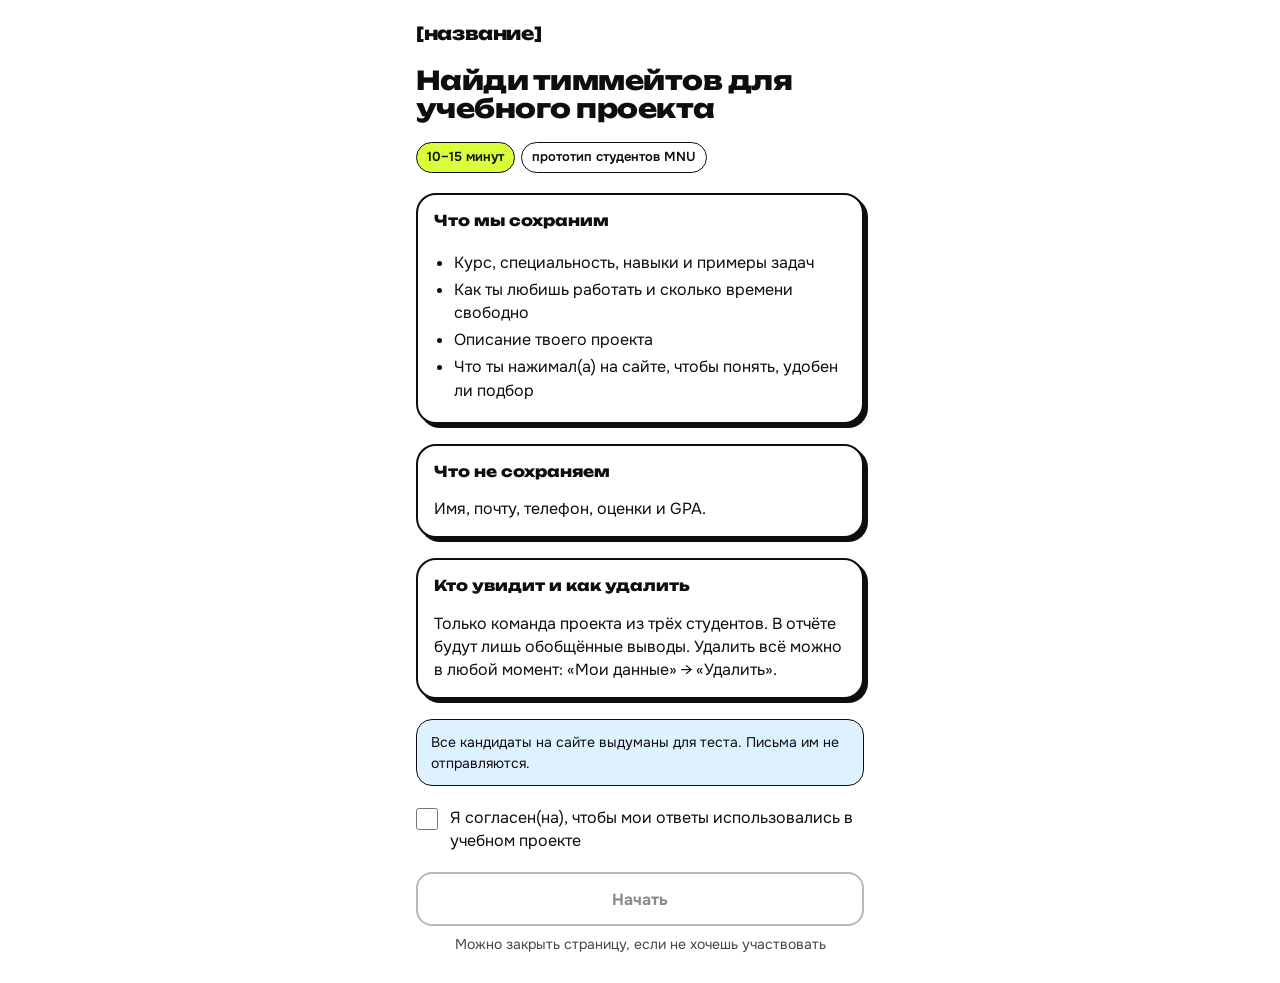
==== index.html @ c751e341 "Шаг 4: проект" ====
<!DOCTYPE html>
<html lang="ru">
<head>
  <meta charset="UTF-8">
  <meta name="viewport" content="width=device-width, initial-scale=1">
  <title>Поиск тиммейтов — прототип</title>
  <!-- Шрифты: Unbounded для заголовков, Onest для текста (оба с кириллицей) -->
  <link rel="preconnect" href="https://fonts.googleapis.com">
  <link rel="preconnect" href="https://fonts.gstatic.com" crossorigin>
  <link rel="stylesheet" href="https://fonts.googleapis.com/css2?family=Onest:wght@400;500;600;700&family=Unbounded:wght@600;800&display=swap">
  <link rel="stylesheet" href="styles.css">
</head>
<body>
<main>

  <!-- ============ Экран 1. Согласие ============ -->
  <section class="screen" id="consent" hidden>
    <span class="logo">[название]</span>
    <h1>Найди тиммейтов для учебного проекта</h1>
    <div class="tags">
      <span class="tag tag-lime">10–15 минут</span>
      <span class="tag">прототип студентов MNU</span>
    </div>

    <div class="card">
      <h2>Что мы сохраним</h2>
      <ul>
        <li>Курс, специальность, навыки и примеры задач</li>
        <li>Как ты любишь работать и сколько времени свободно</li>
        <li>Описание твоего проекта</li>
        <li>Что ты нажимал(а) на сайте, чтобы понять, удобен ли подбор</li>
      </ul>
    </div>
    <div class="card">
      <h2>Что не сохраняем</h2>
      <p>Имя, почту, телефон, оценки и GPA.</p>
    </div>
    <div class="card">
      <h2>Кто увидит и как удалить</h2>
      <p>Только команда проекта из трёх студентов. В отчёте будут лишь обобщённые выводы. Удалить всё можно в любой момент: «Мои данные» → «Удалить».</p>
    </div>
    <div class="note">Все кандидаты на сайте выдуманы для теста. Письма им не отправляются.</div>

    <label class="check">
      <input type="checkbox" id="consent-check">
      <span>Я согласен(на), чтобы мои ответы использовались в учебном проекте</span>
    </label>

    <div class="bottom">
      <button class="btn" id="consent-start" type="button" disabled>Начать</button>
      <p class="hint center">Можно закрыть страницу, если не хочешь участвовать</p>
    </div>
  </section>

  <!-- ============ Экран 2. Профиль: навыки ============ -->
  <section class="screen" id="p1" hidden>
    <div class="topbar">
      <a class="back" href="#consent" aria-label="Назад"><svg viewBox="0 0 24 24" aria-hidden="true"><path d="M15 18l-6-6 6-6"/></svg></a>
      <div class="progress"><i class="on"></i><i></i><i></i></div>
      <span class="step-count">1 / 3</span>
    </div>
    <h1>Что ты умеешь</h1>

    <div>
      <span class="label" id="year-label">Курс</span>
      <div class="segs" id="year" role="group" aria-labelledby="year-label">
        <button type="button" class="seg" data-value="1" aria-pressed="false">1</button>
        <button type="button" class="seg" data-value="2" aria-pressed="false">2</button>
        <button type="button" class="seg" data-value="3" aria-pressed="false">3</button>
        <button type="button" class="seg" data-value="4" aria-pressed="false">4</button>
      </div>
    </div>

    <div>
      <label class="label" for="major">Специальность</label>
      <input class="field" id="major" type="text" maxlength="80" placeholder="Например, Финансы" autocomplete="off">
    </div>

    <div>
      <span class="label" id="skills-label">Навыки</span>
      <p class="hint under-label">Выбери до 5</p>
      <!-- Кнопки навыков создаёт app.js из списка SKILLS в config.js -->
      <div class="chips" id="skills" role="group" aria-labelledby="skills-label"></div>
    </div>

    <div class="stack-10">
      <div>
        <span class="label tight">Примеры задач</span>
        <p class="hint">Необязательно, до 3. По примерам видно, что человек уже делал, — это говорит больше, чем список навыков.</p>
      </div>
      <!-- Карточки примеров добавляет app.js -->
      <div class="stack-10" id="examples"></div>
      <button type="button" class="add" id="add-example">+ Добавить пример</button>
    </div>

    <p class="error" id="p1-error" role="alert" hidden></p>
    <button class="btn bottom" type="button" id="p1-next">Дальше</button>
  </section>

  <!-- ============ Экран 3. Профиль: как работаю ============ -->
  <section class="screen" id="p2" hidden>
    <div class="topbar">
      <a class="back" href="#p1" aria-label="Назад"><svg viewBox="0 0 24 24" aria-hidden="true"><path d="M15 18l-6-6 6-6"/></svg></a>
      <div class="progress"><i class="on"></i><i class="on"></i><i></i></div>
      <span class="step-count">2 / 3</span>
    </div>
    <h1>Как ты работаешь в команде</h1>

    <div>
      <span class="label" id="roles-label">Какие роли тебе ближе</span>
      <div class="chips" id="roles" role="group" aria-labelledby="roles-label"></div>
    </div>

    <fieldset>
      <legend class="label">Когда обычно делаешь свою часть</legend>
      <div class="opts">
        <label class="opt"><input type="radio" name="work_rhythm" value="gradually">Понемногу, начиная заранее</label>
        <label class="opt"><input type="radio" name="work_rhythm" value="near_deadline">Ближе к дедлайну</label>
        <label class="opt"><input type="radio" name="work_rhythm" value="mixed">По-разному</label>
      </div>
    </fieldset>

    <fieldset>
      <legend class="label">Как удобнее общаться</legend>
      <div class="opts">
        <label class="opt"><input type="radio" name="comm_pref" value="messages">Сообщения</label>
        <label class="opt"><input type="radio" name="comm_pref" value="calls">Созвоны</label>
        <label class="opt"><input type="radio" name="comm_pref" value="both">И то, и другое</label>
      </div>
    </fieldset>

    <fieldset>
      <legend class="label">Показываешь черновики до дедлайна?</legend>
      <div class="opts">
        <label class="opt"><input type="radio" name="shares_drafts" value="true">Да, готов(а) обсуждать промежуточный результат</label>
        <label class="opt"><input type="radio" name="shares_drafts" value="false">Обычно показываю готовое</label>
      </div>
    </fieldset>

    <fieldset>
      <legend class="label">Твоя цель в проекте</legend>
      <div class="opts">
        <label class="opt"><input type="radio" name="goal" value="max_grade">Максимальная оценка</label>
        <label class="opt"><input type="radio" name="goal" value="solid_pass">Уверенно сдать</label>
        <label class="opt"><input type="radio" name="goal" value="learn_skill">Научиться новому</label>
      </div>
    </fieldset>

    <p class="error" id="p2-error" role="alert" hidden></p>
    <button class="btn bottom" type="button" id="p2-next">Дальше</button>
  </section>

  <!-- ============ Экран 4. Профиль: доступность ============ -->
  <section class="screen" id="p3" hidden>
    <div class="topbar">
      <a class="back" href="#p2" aria-label="Назад"><svg viewBox="0 0 24 24" aria-hidden="true"><path d="M15 18l-6-6 6-6"/></svg></a>
      <div class="progress"><i class="on"></i><i class="on"></i><i class="on"></i></div>
      <span class="step-count">3 / 3</span>
    </div>
    <h1>Сколько у тебя времени</h1>

    <div>
      <span class="label" id="hours-label">Часов в неделю на проект</span>
      <div class="stepper" role="group" aria-labelledby="hours-label">
        <button type="button" class="step" id="hours-minus" aria-label="Меньше">−</button>
        <output class="step-value" id="hours" aria-live="polite">5</output>
        <button type="button" class="step" id="hours-plus" aria-label="Больше">+</button>
      </div>
    </div>

    <div>
      <label class="label" for="until">Свободен(на) до</label>
      <input class="field" id="until" type="date">
      <p class="hint">Например, до конца семестра или до начала сессии</p>
    </div>

    <div class="note">Контакт на этом этапе не нужен: твой профиль не увидит никто, кроме команды проекта.</div>

    <p class="error" id="p3-error" role="alert" hidden></p>
    <button class="btn bottom" type="button" id="p3-save">Сохранить профиль</button>
  </section>

  <!-- ============ Экран 5. Проект ============ -->
  <section class="screen" id="project" hidden>
    <div class="topbar">
      <a class="back" href="#p3" aria-label="Назад к профилю"><svg viewBox="0 0 24 24" aria-hidden="true"><path d="M15 18l-6-6 6-6"/></svg></a>
      <span class="tag tag-lime">Профиль сохранён</span>
      <a class="link push-right" href="#data">Мои данные</a>
    </div>

    <div class="stack-6">
      <h1>Для какого проекта ищешь людей</h1>
      <p class="hint">По этому описанию мы подберём кандидатов</p>
    </div>

    <div>
      <label class="label" for="pr-title">Название</label>
      <input class="field" id="pr-title" type="text" maxlength="120" placeholder="Например, Финансовый анализ компании" autocomplete="off">
    </div>

    <div>
      <label class="label" for="pr-course">Курс (предмет)</label>
      <input class="field" id="pr-course" type="text" maxlength="120" placeholder="Например, Корпоративные финансы" autocomplete="off">
    </div>

    <div>
      <label class="label" for="pr-desc">Что нужно сделать</label>
      <textarea class="field" id="pr-desc" rows="3" maxlength="1000" placeholder="Коротко: задача и что нужно сдать в конце"></textarea>
    </div>

    <div>
      <span class="label" id="pr-skills-label">Каких навыков не хватает</span>
      <!-- Кнопки создаёт app.js из списка SKILLS в config.js -->
      <div class="chips" id="pr-skills" role="group" aria-labelledby="pr-skills-label"></div>
      <button type="button" class="more" id="pr-skills-more">Показать все навыки</button>
    </div>

    <div>
      <span class="label" id="pr-roles-label">Какие роли нужны</span>
      <div class="chips" id="pr-roles" role="group" aria-labelledby="pr-roles-label"></div>
    </div>

    <div class="grid-2">
      <div>
        <label class="label" for="pr-deadline">Дедлайн</label>
        <input class="field" id="pr-deadline" type="date">
      </div>
      <div>
        <label class="label" for="pr-hours">Часов в неделю</label>
        <input class="field" id="pr-hours" type="number" inputmode="numeric" min="1" max="40" value="5">
      </div>
    </div>

    <div>
      <label class="label" for="pr-size">Сколько человек в команде</label>
      <input class="field" id="pr-size" type="number" inputmode="numeric" min="2" max="15" value="4">
    </div>

    <p class="hint" id="pr-from-profile"></p>

    <p class="error" id="pr-error" role="alert" hidden></p>
    <button class="btn bottom" type="button" id="pr-save">Найти тиммейтов</button>
  </section>

  <!-- ============ Временный экран: проект сохранён ============ -->
  <!-- На шаге 5 здесь появятся рекомендации кандидатов -->
  <section class="screen" id="ready" hidden>
    <div class="topbar spread">
      <span class="logo">[название]</span>
      <a class="link" href="#data">Мои данные</a>
    </div>
    <span class="tag tag-lime self-start">Проект сохранён</span>
    <h1 id="ready-title">Готово!</h1>
    <p>Подбор кандидатов появится на следующем шаге разработки.</p>
    <button class="btn-outline" type="button" id="edit-project">Изменить проект</button>
  </section>

  <!-- ============ Мои данные ============ -->
  <section class="screen" id="data" hidden>
    <div class="topbar">
      <a class="back" href="#project" id="data-back" aria-label="Назад"><svg viewBox="0 0 24 24" aria-hidden="true"><path d="M15 18l-6-6 6-6"/></svg></a>
    </div>
    <h1>Мои данные</h1>
    <div class="card">
      <h2>Что сохранено с этого устройства</h2>
      <ul id="data-list"></ul>
      <p class="hint">Имени, почты и телефона у нас нет. Тебя узнаёт только случайный номер этого устройства.</p>
    </div>
    <div class="card card-pink">
      <h2>Удалить всё</h2>
      <p>Сотрём профиль, проект и все действия с этого устройства. Отменить нельзя.</p>
      <button class="btn-danger" type="button" id="delete-data">Удалить мои данные</button>
    </div>
    <p class="error" id="data-error" role="alert" hidden></p>
    <p class="hint">Вопросы о данных: напиши команде проекта — [КОНТАКТ КОМАНДЫ]</p>
  </section>

</main>

<!-- Всплывающее сообщение внизу экрана -->
<div class="toast" id="toast" role="status" aria-live="polite" hidden></div>

<!-- Порядок важен: сначала настройки, потом код, который их использует -->
<script src="config.js"></script>
<script src="src/state.js"></script>
<script src="src/db.js"></script>
<script src="src/app.js"></script>
</body>
</html>
---- styles.css ----
/* =====================================================================
   Стиль A: белый фон, чёрные рамки с «жёсткой» тенью, лаймовый акцент.
   Цвета заданы один раз здесь — чтобы поменять, правь только эти строки.
   ===================================================================== */
:root {
  --ink: #0E0E10;      /* основной текст и рамки */
  --muted: #45454D;    /* подсказки */
  --bg: #FFFFFF;       /* фон */
  --lime: #D7FF3A;     /* акцент */
  --sky: #DDF1FF;      /* информационные плашки */
  --pink: #FFE1EF;     /* «неизвестно» и опасные действия */
  --red: #FF5A5A;      /* кнопка удаления */
}

* { box-sizing: border-box; }

body {
  margin: 0;
  background: var(--bg);
  color: var(--ink);
  font-family: 'Onest', system-ui, -apple-system, 'Segoe UI', sans-serif;
  font-size: 16px;
  line-height: 1.45;
}

/* Одна колонка: на телефоне во всю ширину, на компьютере по центру */
main { max-width: 480px; margin: 0 auto; }

.screen {
  min-height: 100vh;
  padding: 12px 16px 28px;
  display: flex;
  flex-direction: column;
  gap: 20px;
}
.screen[hidden] { display: none; }

h1 {
  font-family: 'Unbounded', sans-serif;
  font-weight: 800;
  font-size: 26px;
  line-height: 1.08;
  letter-spacing: -0.02em;
  margin: 0;
}
h2 {
  font-family: 'Unbounded', sans-serif;
  font-weight: 800;
  font-size: 15px;
  line-height: 1.3;
  margin: 0 0 8px;
}
p { margin: 0; }
ul { margin: 0; padding-left: 20px; }
li { margin: 4px 0; }
a { color: var(--ink); }

.logo {
  font-family: 'Unbounded', sans-serif;
  font-weight: 800;
  font-size: 18px;
  letter-spacing: -0.02em;
  padding-top: 8px;
}

/* ---------- Карточки и плашки ---------- */
.card {
  background: #fff;
  border: 2px solid var(--ink);
  border-radius: 20px;
  padding: 16px;
  box-shadow: 4px 4px 0 var(--ink);
  display: flex;
  flex-direction: column;
  gap: 8px;
}
.card-pink { background: var(--pink); }
.note {
  background: var(--sky);
  border: 1.5px solid var(--ink);
  border-radius: 16px;
  padding: 12px 14px;
  font-size: 14px;
}

.tags { display: flex; gap: 6px; flex-wrap: wrap; }
.tag {
  font-size: 13px;
  font-weight: 600;
  padding: 5px 10px;
  border-radius: 999px;
  border: 1.5px solid var(--ink);
  background: #fff;
}
.tag-lime { background: var(--lime); }
.self-start { align-self: flex-start; }

/* ---------- Текст ---------- */
.label { display: block; font-weight: 700; font-size: 15px; margin: 0 0 8px; padding: 0; }
.label.tight { margin-bottom: 2px; }
.hint { color: var(--muted); font-size: 14px; }
.hint.block { display: block; }
.under-label { margin: -4px 0 10px; }
.center { text-align: center; }
.error {
  background: var(--pink);
  border: 1.5px solid var(--ink);
  border-radius: 12px;
  padding: 10px 12px;
  font-size: 14px;
  font-weight: 600;
}
.error[hidden] { display: none; }
.link { display: inline-flex; align-items: center; min-height: 44px; font-weight: 600; font-size: 15px; }

/* ---------- Верхняя панель ---------- */
.topbar { display: flex; align-items: center; gap: 10px; min-height: 44px; }
.topbar.spread { justify-content: space-between; }
.back {
  display: inline-flex; align-items: center; justify-content: center;
  width: 44px; height: 44px; flex-shrink: 0;
  border: 2px solid var(--ink); border-radius: 14px;
}
.back svg { width: 22px; height: 22px; fill: none; stroke: currentColor; stroke-width: 2.4; stroke-linecap: round; stroke-linejoin: round; }
.progress { flex: 1; display: grid; grid-template-columns: repeat(3, minmax(0, 1fr)); gap: 6px; }
.progress i { display: block; height: 10px; border-radius: 5px; border: 1.5px solid var(--ink); }
.progress i.on { background: var(--lime); }
.step-count { min-width: 44px; text-align: right; font-weight: 700; font-size: 14px; }

/* ---------- Поля ввода ---------- */
/* font-size 16px не даёт iPhone приближать страницу при вводе */
.field {
  width: 100%;
  min-height: 50px;
  border: 2px solid var(--ink);
  border-radius: 14px;
  padding: 12px 14px;
  font: inherit;
  font-size: 16px;
  background: #fff;
  color: var(--ink);
}
textarea.field { resize: vertical; }
.field:focus-visible, .chip:focus-visible, .seg:focus-visible, .btn:focus-visible,
.opt:focus-within, .step:focus-visible, .back:focus-visible, .add:focus-visible {
  outline: 3px solid #2D6BFF;
  outline-offset: 2px;
}

/* Чипы (навыки, роли) */
.chips { display: flex; flex-wrap: wrap; gap: 8px; }
.chip {
  display: inline-flex; align-items: center;
  min-height: 44px; padding: 0 14px;
  border-radius: 999px; border: 2px solid var(--ink);
  background: #fff; color: var(--ink);
  font: inherit; font-size: 15px; font-weight: 500;
  cursor: pointer;
}
.chip[aria-pressed="true"] { background: var(--ink); color: var(--lime); }

/* Курс 1–4 */
.segs { display: flex; gap: 8px; }
.seg {
  flex: 1; min-height: 48px;
  border: 2px solid var(--ink); border-radius: 14px;
  background: #fff; color: var(--ink);
  font-family: 'Unbounded', sans-serif; font-weight: 600; font-size: 16px;
  cursor: pointer;
}
.seg[aria-pressed="true"] { background: var(--lime); box-shadow: 3px 3px 0 var(--ink); }

/* Варианты ответа (радиокнопки) */
fieldset { border: 0; margin: 0; padding: 0; min-width: 0; }
.opts { display: flex; flex-direction: column; gap: 8px; }
.opt {
  display: flex; align-items: center; gap: 12px;
  min-height: 52px; padding: 8px 14px;
  border: 2px solid var(--ink); border-radius: 14px;
  background: #fff; cursor: pointer;
}
.opt input { width: 20px; height: 20px; margin: 0; accent-color: var(--ink); flex-shrink: 0; }
.opt:has(input:checked) { background: var(--lime); box-shadow: 3px 3px 0 var(--ink); font-weight: 600; }

/* Галочка согласия */
.check { display: flex; gap: 12px; align-items: flex-start; min-height: 44px; cursor: pointer; }
.check input { width: 22px; height: 22px; margin: 2px 0 0; accent-color: var(--ink); flex-shrink: 0; }

/* Переключатель «Ищу команду» */
.switch-row { flex-direction: row; align-items: center; justify-content: space-between; gap: 12px; cursor: pointer; }
.switch-row input { width: 24px; height: 24px; margin: 0; accent-color: var(--ink); flex-shrink: 0; }

/* Часы: − 5 + */
.stepper { display: flex; align-items: center; gap: 12px; }
.step {
  width: 52px; height: 52px;
  border: 2px solid var(--ink); border-radius: 14px;
  background: #fff; color: var(--ink);
  font: inherit; font-size: 24px; font-weight: 700; cursor: pointer;
}
.step-value {
  min-width: 80px; min-height: 52px;
  display: flex; align-items: center; justify-content: center;
  border: 2px solid var(--ink); border-radius: 14px; background: var(--lime);
  font-family: 'Unbounded', sans-serif; font-weight: 800; font-size: 24px;
}

/* Пример задачи */
.example-head { display: flex; justify-content: space-between; align-items: center; }
.example-head b { font-size: 14px; }
.remove {
  min-height: 44px; padding: 0 4px;
  background: none; border: 0; color: var(--ink);
  font: inherit; font-size: 14px; font-weight: 600; text-decoration: underline; cursor: pointer;
}
.add {
  display: flex; align-items: center; justify-content: center;
  min-height: 50px; border: 2px dashed var(--ink); border-radius: 14px;
  background: transparent; color: var(--ink);
  font: inherit; font-weight: 700; cursor: pointer;
}
.add[hidden] { display: none; }
.stack-10 { display: flex; flex-direction: column; gap: 10px; }
.stack-6 { display: flex; flex-direction: column; gap: 6px; }
.grid-2 { display: grid; grid-template-columns: repeat(2, minmax(0, 1fr)); gap: 12px; }
.push-right { margin-left: auto; }

/* Ссылка-кнопка «Показать все навыки» */
.more {
  min-height: 44px; margin-top: 6px; padding: 0;
  background: none; border: 0; color: var(--ink);
  font: inherit; font-size: 15px; font-weight: 700;
  text-decoration: underline; text-underline-offset: 3px; cursor: pointer;
}
.more[hidden], .chip[hidden] { display: none; }

/* ---------- Кнопки ---------- */
.bottom { margin-top: auto; display: flex; flex-direction: column; gap: 8px; }
.btn, .btn-outline, .btn-danger {
  display: flex; align-items: center; justify-content: center;
  width: 100%; min-height: 54px;
  border-radius: 16px;
  font: inherit; font-weight: 700; font-size: 16px;
  cursor: pointer; text-decoration: none;
}
.btn { background: var(--ink); color: var(--lime); border: 2px solid var(--ink); }
.btn:disabled { background: #fff; color: #8A8A92; border-color: #B8B8BE; cursor: not-allowed; }
.btn-outline { background: #fff; color: var(--ink); border: 2px solid var(--ink); }
.btn-danger { background: var(--red); color: var(--ink); border: 2px solid var(--ink); box-shadow: 3px 3px 0 var(--ink); margin-top: 6px; }
button[aria-busy="true"] { opacity: 0.6; cursor: progress; }

/* Всплывающее сообщение */
.toast {
  position: fixed; left: 50%; bottom: 20px; transform: translateX(-50%);
  max-width: calc(100% - 32px);
  background: var(--ink); color: var(--lime);
  padding: 12px 16px; border-radius: 14px;
  font-weight: 600; font-size: 15px;
  box-shadow: 4px 4px 0 var(--lime);
}
.toast[hidden] { display: none; }
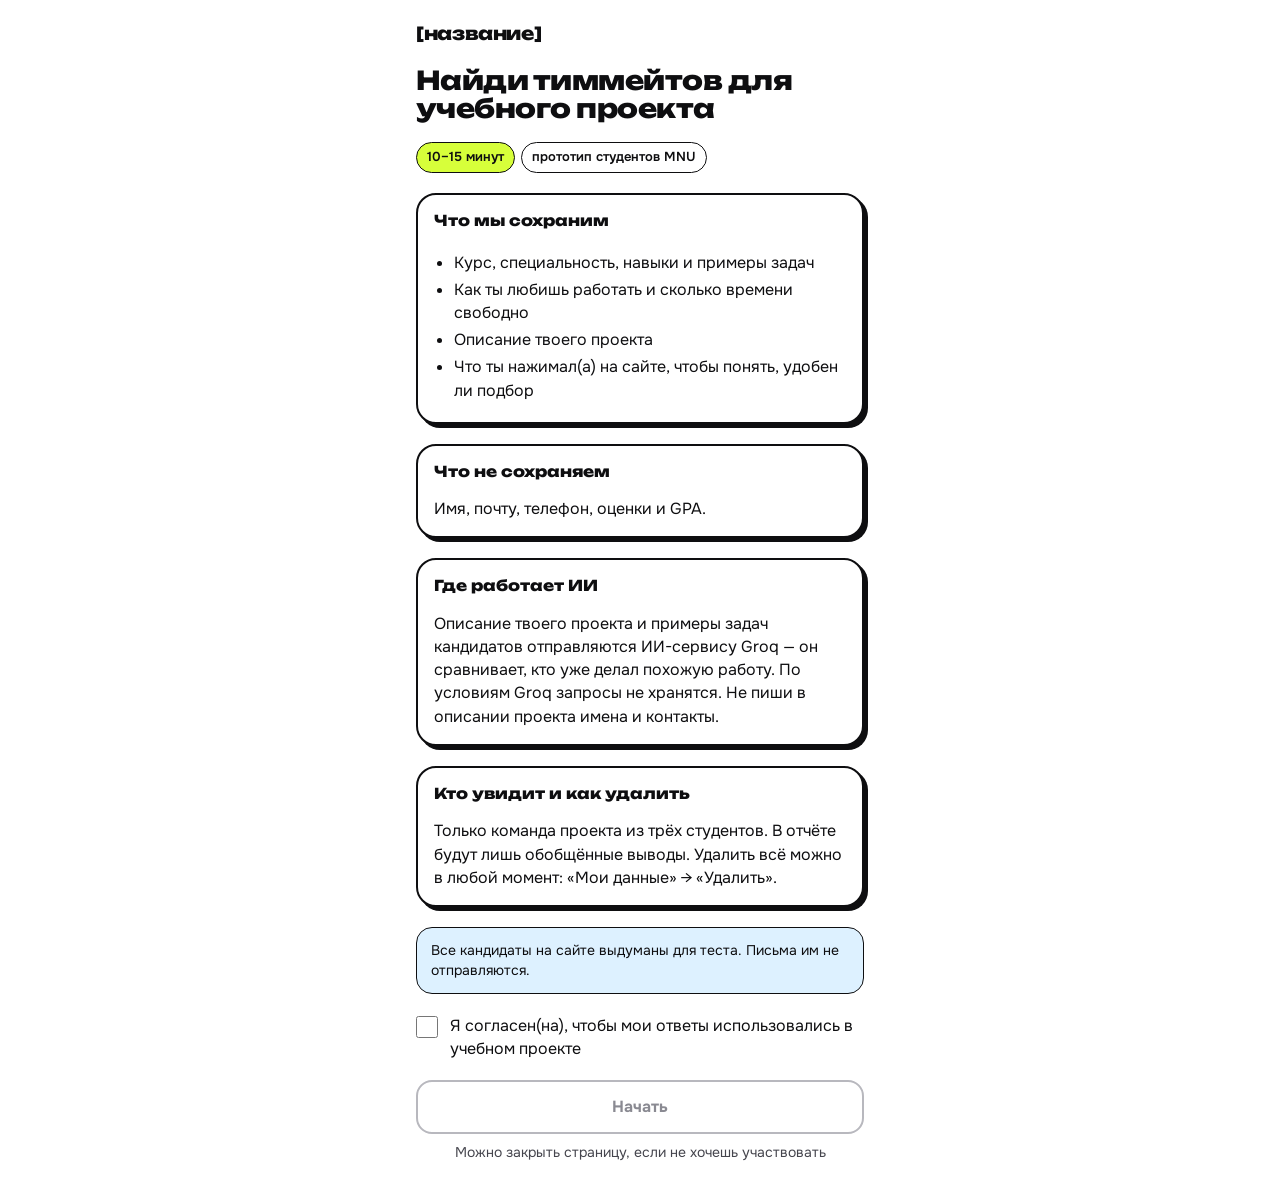
==== commit 3ac8da15: "Add files via upload" ====
--- a/index.html
+++ b/index.html
@@ -36,6 +36,10 @@
       <p>Имя, почту, телефон, оценки и GPA.</p>
     </div>
     <div class="card">
+      <h2>Где работает ИИ</h2>
+      <p>Описание твоего проекта и примеры задач кандидатов отправляются ИИ-сервису Groq — он сравнивает, кто уже делал похожую работу. По условиям Groq запросы не хранятся. Не пиши в описании проекта имена и контакты.</p>
+    </div>
+    <div class="card">
       <h2>Кто увидит и как удалить</h2>
       <p>Только команда проекта из трёх студентов. В отчёте будут лишь обобщённые выводы. Удалить всё можно в любой момент: «Мои данные» → «Удалить».</p>
     </div>
@@ -205,7 +209,8 @@
 
     <div>
       <label class="label" for="pr-desc">Что нужно сделать</label>
-      <textarea class="field" id="pr-desc" rows="3" maxlength="1000" placeholder="Коротко: задача и что нужно сдать в конце"></textarea>
+      <p class="hint under-label">По этому описанию ИИ сравнит опыт кандидатов — 1–2 предложения</p>
+      <textarea class="field" id="pr-desc" rows="3" maxlength="1000" placeholder="Например: проанализировать отчётность компании и сделать презентацию с выводами"></textarea>
     </div>
 
     <div>
@@ -242,17 +247,148 @@
     <button class="btn bottom" type="button" id="pr-save">Найти тиммейтов</button>
   </section>
 
-  <!-- ============ Временный экран: проект сохранён ============ -->
-  <!-- На шаге 5 здесь появятся рекомендации кандидатов -->
-  <section class="screen" id="ready" hidden>
+  <!-- ============ Экран 6. Рекомендации ============ -->
+  <section class="screen" id="recs" hidden>
     <div class="topbar spread">
       <span class="logo">[название]</span>
       <a class="link" href="#data">Мои данные</a>
     </div>
-    <span class="tag tag-lime self-start">Проект сохранён</span>
-    <h1 id="ready-title">Готово!</h1>
-    <p>Подбор кандидатов появится на следующем шаге разработки.</p>
-    <button class="btn-outline" type="button" id="edit-project">Изменить проект</button>
+
+    <div class="stack-10">
+      <h1>Твои люди<br>для проекта</h1>
+      <div class="tags">
+        <span class="tag" id="recs-project"></span>
+        <span class="tag" id="recs-count"></span>
+        <span class="tag tag-sky">все — демо</span>
+      </div>
+      <a class="link-small" href="#project">Изменить проект</a>
+    </div>
+
+    <!-- Раскрывающееся объяснение, как считается подбор -->
+    <details class="how" id="how">
+      <summary>Как считается подбор</summary>
+      <p>Мы сравниваем профиль кандидата с твоим проектом. Всего 100 баллов:</p>
+      <ul>
+        <li><b>Навыки — 30.</b> Какая доля нужных навыков у него есть</li>
+        <li><b>Опыт (ИИ) — 20.</b> ИИ читает примеры задач кандидата и сравнивает с описанием проекта: делал ли он похожее</li>
+        <li><b>Время — 20.</b> Хватает ли часов в неделю и свободен ли до дедлайна</li>
+        <li><b>Роль — 10.</b> Хочет ли он нужную роль</li>
+        <li><b>Ритм работы — 10.</b> Заранее или ближе к дедлайну, как ты</li>
+        <li><b>Цель — 5.</b> Совпадает ли цель в проекте</li>
+        <li><b>Связь — 5.</b> Удобный формат общения</li>
+      </ul>
+      <p>ИИ обязан привести дословную цитату из примера кандидата. Если цитаты в профиле нет, мы его ответ не учитываем.</p>
+      <p>Показываем только тех, кто ищет команду и умеет хотя бы что-то из нужного. Баллы — это совпадение с проектом, а не оценка человека.</p>
+    </details>
+
+    <div class="ai-loading" id="recs-loading" role="status" hidden>
+      <span class="spinner" aria-hidden="true"></span>
+      <span>ИИ читает примеры задач кандидатов…</span>
+    </div>
+    <div class="note" id="recs-ai-off" hidden>ИИ сейчас не ответил, поэтому опыт по примерам задач не оценён. Подбор — только по анкетам.</div>
+
+    <!-- Карточки кандидатов создаёт app.js -->
+    <div class="stack-18" id="recs-list"></div>
+
+    <div class="card" id="recs-empty" hidden>
+      <h2>Пока никто не подходит</h2>
+      <p>Ни у кого из кандидатов нет нужных навыков. Попробуй отметить в проекте другие навыки.</p>
+      <a class="btn" href="#project">Изменить проект</a>
+    </div>
+
+    <p class="hint center" id="recs-legend">Чёрные теги — совпало с проектом, розовые — расходится. Данные заполнены самими людьми.</p>
+    <p class="error" id="recs-error" role="alert" hidden></p>
+  </section>
+
+  <!-- ============ Экран 7. Карточка кандидата ============ -->
+  <section class="screen" id="candidate" hidden>
+    <div class="topbar">
+      <a class="back" href="#recs" aria-label="Назад к списку"><svg viewBox="0 0 24 24" aria-hidden="true"><path d="M15 18l-6-6 6-6"/></svg></a>
+      <span class="strong">К списку</span>
+    </div>
+
+    <div class="cand-head">
+      <div class="stack-6 grow">
+        <span class="badge">ДЕМО-ПРОФИЛЬ</span>
+        <h1 id="cand-name"></h1>
+        <span class="hint" id="cand-sub"></span>
+      </div>
+      <div id="cand-ring"></div>
+    </div>
+
+    <div class="card">
+      <h2>Из чего сложилось совпадение</h2>
+      <div class="stack-10" id="cand-parts"></div>
+      <p class="hint">Баллы показывают совпадение с твоим проектом, а не оценку человека.</p>
+    </div>
+
+    <div class="card card-ai" id="cand-ai">
+      <h2><span class="ai-badge">ИИ</span> Что заметил ИИ</h2>
+      <p id="cand-ai-reason"></p>
+      <blockquote class="ai-quote" id="cand-ai-quote"></blockquote>
+      <p class="hint">ИИ может ошибаться — сверь цитату с примером ниже.</p>
+    </div>
+
+    <div class="card">
+      <h2>Что уже делал(а)</h2>
+      <div id="cand-examples"></div>
+    </div>
+
+    <div class="card">
+      <h2>Как работает</h2>
+      <div class="tags" id="cand-facts"></div>
+    </div>
+
+    <div class="warn">
+      <h2>Что неизвестно</h2>
+      <ul id="cand-unknowns"></ul>
+    </div>
+
+    <a class="btn bottom" id="cand-prepare" href="#recs">Подготовиться к разговору</a>
+  </section>
+
+  <!-- ============ Экран 8. Чек-лист и письмо ============ -->
+  <section class="screen" id="talk" hidden>
+    <div class="topbar">
+      <a class="back" id="talk-back" href="#recs" aria-label="Назад к профилю"><svg viewBox="0 0 24 24" aria-hidden="true"><path d="M15 18l-6-6 6-6"/></svg></a>
+      <span class="strong" id="talk-name"></span>
+    </div>
+
+    <div class="stack-6">
+      <h1>Что обсудить в первом разговоре</h1>
+      <p class="hint">Пункты основаны на интервью со студентами MNU о прошлых групповых проектах</p>
+    </div>
+
+    <!-- Пункты чек-листа. Отметки — только для тебя, мы сохраняем лишь их количество -->
+    <div class="card checklist" id="checklist">
+      <label class="item"><input type="checkbox"><span>Кто какую роль берёт и кто собирает итоговую работу</span></label>
+      <label class="item"><input type="checkbox"><span>Общая идея и источники данных — до того, как делить задачи</span></label>
+      <label class="item"><input type="checkbox"><span>Промежуточный срок для черновиков, а не только финальный дедлайн</span></label>
+      <label class="item"><input type="checkbox"><span>Где общаемся и как быстро отвечаем</span></label>
+      <label class="item"><input type="checkbox"><span>Как правим общую работу: сначала обсуждаем, потом меняем чужой текст</span></label>
+      <label class="item"><input type="checkbox"><span>Что делаем, если кто-то не успевает: предупреждаем заранее</span></label>
+    </div>
+
+    <div class="card card-sky">
+      <h2>Письмо на студенческую почту</h2>
+      <div>
+        <div class="k">Кому</div>
+        <div id="mail-to"></div>
+      </div>
+      <div>
+        <div class="k">Тема</div>
+        <div id="mail-subject"></div>
+      </div>
+      <div>
+        <label class="k" for="mail-body">Текст — можно изменить</label>
+        <textarea class="field" id="mail-body" rows="6" maxlength="1500"></textarea>
+      </div>
+    </div>
+
+    <div class="bottom">
+      <button class="btn" type="button" id="mail-app">Написать письмо</button>
+      <button class="btn-outline" type="button" id="mail-web">Открыть Outlook в браузере</button>
+    </div>
   </section>
 
   <!-- ============ Мои данные ============ -->
@@ -277,6 +413,27 @@
 
 </main>
 
+<!-- Окно после «Написать» для демо-кандидата -->
+<dialog class="sheet" id="demo-dialog" aria-labelledby="demo-title">
+  <div class="sheet-handle" aria-hidden="true"></div>
+  <span class="badge">ДЕМО-ПРОФИЛЬ</span>
+  <h1 id="demo-title">Письмо не отправится</h1>
+  <p id="demo-text"></p>
+
+  <div>
+    <label class="label" for="why" id="why-label">Почему ты выбрал(а) этого человека?</label>
+    <textarea class="field" id="why" rows="3" maxlength="600" placeholder="Например: есть нужные навыки и похожие задачи уже делал(а)"></textarea>
+  </div>
+  <div>
+    <label class="label" for="missing">Какой информации не хватило, чтобы решить?</label>
+    <textarea class="field" id="missing" rows="3" maxlength="600" placeholder="Например: не видно, как человек принимает критику"></textarea>
+  </div>
+  <p class="hint">Не пиши имена реальных людей — ответы читает команда проекта.</p>
+
+  <button class="btn" type="button" id="answer-send">Отправить ответ</button>
+  <button class="link-button" type="button" id="answer-skip">Пропустить</button>
+</dialog>
+
 <!-- Всплывающее сообщение внизу экрана -->
 <div class="toast" id="toast" role="status" aria-live="polite" hidden></div>
 
@@ -284,6 +441,7 @@
 <script src="config.js"></script>
 <script src="src/state.js"></script>
 <script src="src/db.js"></script>
+<script src="src/scoring.js"></script>
 <script src="src/app.js"></script>
 </body>
 </html>
--- a/styles.css
+++ b/styles.css
@@ -234,6 +234,103 @@
 }
 .more[hidden], .chip[hidden] { display: none; }
 
+/* =====================================================================
+   Шаг 5: рекомендации и карточка кандидата
+   ===================================================================== */
+.stack-18 { display: flex; flex-direction: column; gap: 18px; }
+.grow { flex: 1; min-width: 0; }
+.strong { font-weight: 600; }
+.card[hidden], .warn[hidden] { display: none; }
+.tag-sky { background: #9BD8FF; }
+.link-small { align-self: flex-start; display: inline-flex; align-items: center; min-height: 44px; font-size: 14px; font-weight: 600; }
+
+/* «Как считается подбор» */
+.how { border: 2px dashed var(--ink); border-radius: 16px; padding: 0 14px; }
+.how summary { min-height: 48px; display: flex; align-items: center; font-weight: 700; cursor: pointer; }
+.how[open] { padding-bottom: 14px; }
+.how p { margin: 6px 0; font-size: 15px; }
+.how ul { font-size: 15px; }
+
+/* Карточка в списке */
+.rec { gap: 12px; }
+.rec-head { display: flex; gap: 12px; align-items: center; }
+.rec-name { font-family: 'Unbounded', sans-serif; font-weight: 800; font-size: 18px; line-height: 1.2; margin: 0; }
+.ava {
+  width: 48px; height: 48px; border-radius: 50%; flex-shrink: 0;
+  border: 2px solid var(--ink);
+  display: flex; align-items: center; justify-content: center;
+  font-family: 'Unbounded', sans-serif; font-weight: 800; font-size: 18px;
+}
+.tag.hit { background: var(--ink); color: var(--lime); }
+.tag.miss { background: var(--pink); }
+.unk { font-size: 14px; padding: 8px 12px; border-radius: 12px; background: var(--pink); border: 1.5px dashed var(--ink); }
+.go {
+  display: flex; align-items: center; justify-content: center;
+  min-height: 48px; border-radius: 14px;
+  background: var(--ink); color: var(--lime);
+  font-weight: 700; text-decoration: none;
+}
+a.go:hover { color: var(--lime); }
+
+/* Кольцо с баллом */
+.ring { position: relative; flex-shrink: 0; }
+.ring svg { display: block; }
+.ring b {
+  position: absolute; inset: 0;
+  display: flex; flex-direction: column; align-items: center; justify-content: center;
+  font-family: 'Unbounded', sans-serif; font-weight: 800; line-height: 1;
+}
+.ring small { font-family: 'Onest', sans-serif; font-size: 11px; font-weight: 600; margin-top: 2px; }
+
+/* Карточка кандидата */
+.cand-head { display: flex; gap: 14px; align-items: center; }
+.cand-head h1 { font-size: 28px; }
+.badge {
+  align-self: flex-start;
+  font-size: 12px; font-weight: 700; letter-spacing: 0.04em;
+  padding: 4px 10px; border-radius: 999px;
+  border: 1.5px solid var(--ink); background: #9BD8FF;
+}
+.part { display: grid; grid-template-columns: 96px minmax(0, 1fr) 48px; gap: 10px; align-items: center; font-size: 14px; font-weight: 500; }
+.track { height: 12px; border-radius: 6px; border: 1.5px solid var(--ink); background: #fff; overflow: hidden; }
+.fill { height: 100%; background: var(--ink); }
+.val { text-align: right; font-variant-numeric: tabular-nums; font-weight: 700; }
+.ex { display: flex; flex-direction: column; gap: 2px; padding: 10px 0; border-top: 1.5px dashed var(--ink); }
+.ex:first-child { border-top: 0; padding-top: 0; }
+.warn { background: var(--pink); border: 2px solid var(--ink); border-radius: 20px; padding: 16px; }
+.warn ul { display: flex; flex-direction: column; gap: 6px; }
+
+/* =====================================================================
+   Шаг 6: чек-лист, письмо и окно для демо-кандидата
+   ===================================================================== */
+a.btn { color: var(--lime); }
+.card-sky { background: var(--sky); }
+.k { font-size: 12px; font-weight: 700; letter-spacing: 0.04em; text-transform: uppercase; color: var(--muted); margin-bottom: 2px; display: block; }
+.checklist { padding-top: 6px; padding-bottom: 6px; gap: 0; }
+.item { display: flex; gap: 12px; align-items: flex-start; min-height: 44px; padding: 10px 0; border-top: 1.5px dashed var(--ink); cursor: pointer; }
+.item:first-child { border-top: 0; }
+.item input { width: 22px; height: 22px; margin: 1px 0 0; accent-color: var(--ink); flex-shrink: 0; }
+
+/* Нижняя шторка (bottom sheet) поверх экрана */
+.sheet {
+  margin: auto auto 0; width: 100%; max-width: 480px;
+  border: 0; border-top: 2px solid var(--ink);
+  border-radius: 28px 28px 0 0;
+  padding: 12px 16px 28px;
+  background: #fff; color: var(--ink);
+}
+.sheet[open] { display: flex; flex-direction: column; gap: 14px; }
+.sheet::backdrop { background: rgba(14, 14, 16, 0.6); }
+.sheet-handle { width: 44px; height: 5px; border-radius: 3px; background: var(--ink); align-self: center; }
+.sheet h1 { font-size: 24px; }
+/* Шторка с вопросами выше экрана телефона — пусть прокручивается */
+.sheet { max-height: 92vh; overflow-y: auto; }
+.link-button {
+  min-height: 44px; background: none; border: 0; color: var(--ink);
+  font: inherit; font-weight: 700; font-size: 15px;
+  text-decoration: underline; text-underline-offset: 3px; cursor: pointer;
+}
+
 /* ---------- Кнопки ---------- */
 .bottom { margin-top: auto; display: flex; flex-direction: column; gap: 8px; }
 .btn, .btn-outline, .btn-danger {
@@ -259,3 +356,18 @@
   box-shadow: 4px 4px 0 var(--lime);
 }
 .toast[hidden] { display: none; }
+
+/* =====================================================================
+   ИИ: загрузка, цитаты, отметка «ИИ»
+   ===================================================================== */
+.ai-loading { display: flex; align-items: center; gap: 12px; padding: 14px 16px; border: 2px dashed var(--ink); border-radius: 16px; font-weight: 600; }
+.ai-loading[hidden], .note[hidden] { display: none; }
+.spinner { width: 20px; height: 20px; border: 3px solid var(--lime); border-top-color: var(--ink); border-radius: 50%; animation: spin 0.8s linear infinite; flex-shrink: 0; }
+@keyframes spin { to { transform: rotate(360deg); } }
+@media (prefers-reduced-motion: reduce) { .spinner { animation: none; } }
+.ai-badge { display: inline-flex; align-items: center; padding: 2px 8px; border-radius: 8px; background: var(--ink); color: var(--lime); font-family: 'Unbounded', sans-serif; font-size: 12px; font-weight: 800; vertical-align: 2px; margin-right: 4px; }
+.card-ai { background: #F4FFD0; }
+.ai-quote { margin: 0; padding: 8px 12px; border-left: 0; border-radius: 10px; background: #fff; border: 1.5px solid var(--ink); font-style: italic; }
+.ai-quote:empty { display: none; }
+.ai-note { display: flex; gap: 8px; align-items: flex-start; font-size: 14px; padding: 10px 12px; border-radius: 12px; background: #F4FFD0; border: 1.5px solid var(--ink); }
+.tag.ai { background: var(--lime); color: var(--ink); }
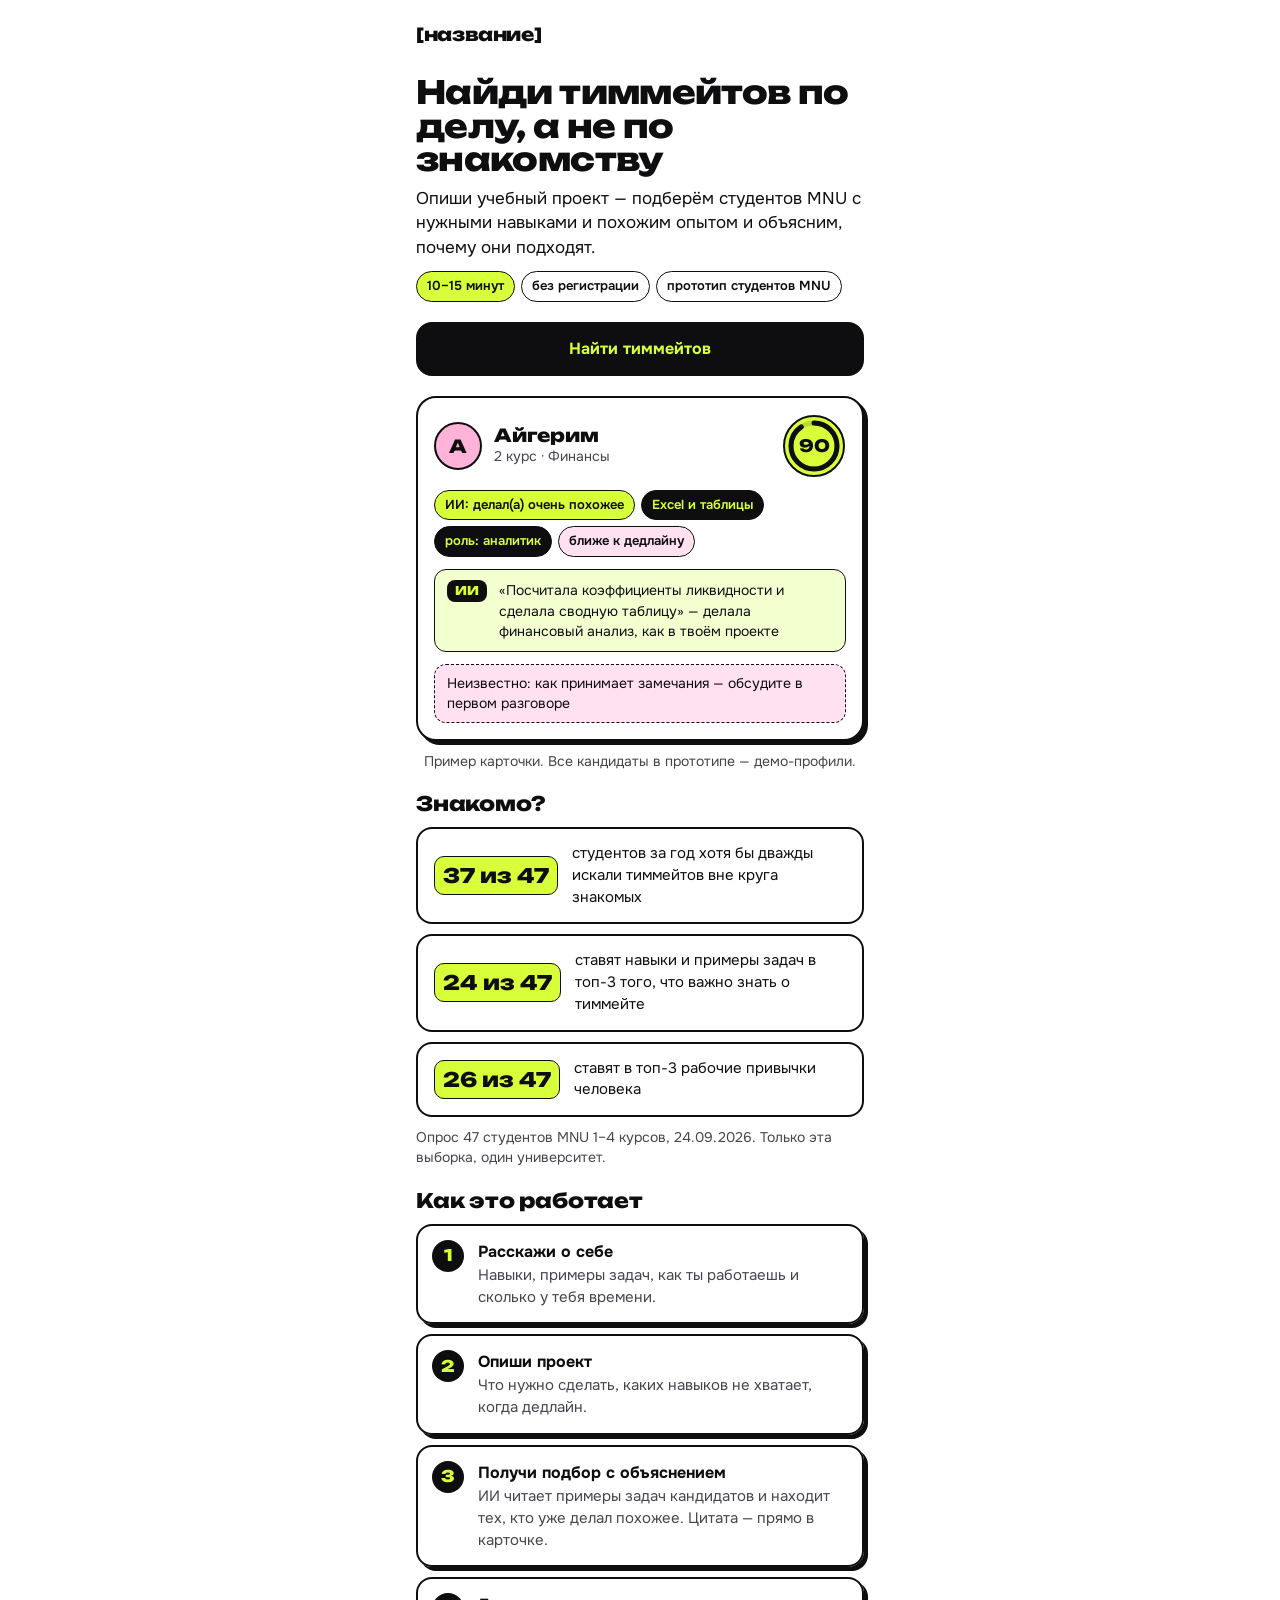
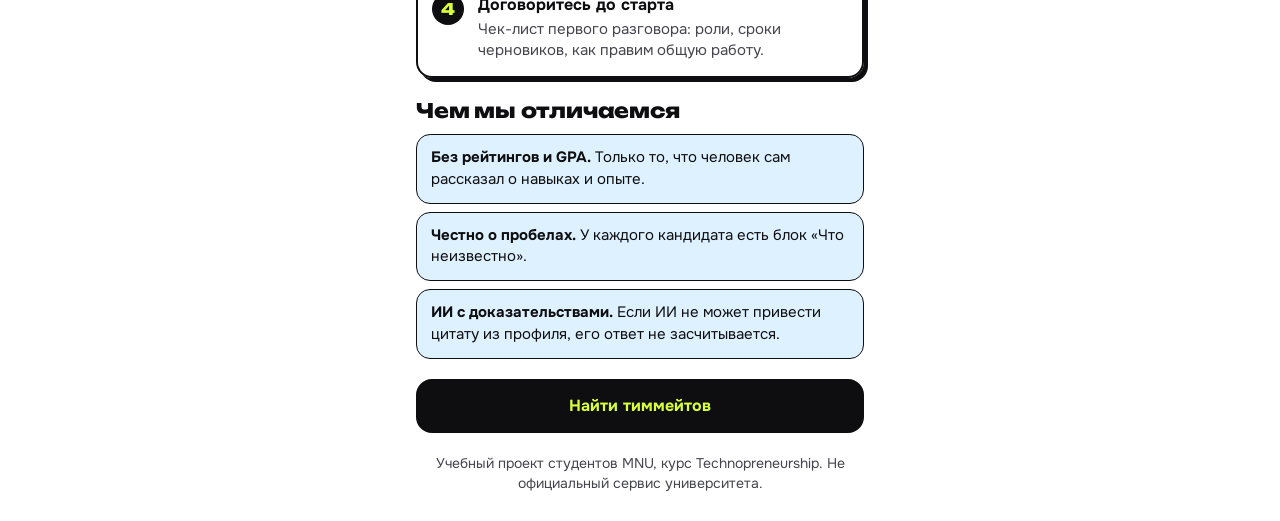
==== commit 9fdfe59c: "Add files via upload" ====
--- a/index.html
+++ b/index.html
@@ -13,10 +13,87 @@
 <body>
 <main>
 
+  <!-- ============ Главная ============ -->
+  <section class="screen home" id="home" hidden>
+    <div class="topbar spread">
+      <a class="logo" href="#home">[название]</a>
+      <a class="link" href="#data" id="home-data" hidden>Мои данные</a>
+    </div>
+
+    <div class="stack-10">
+      <h1 class="hero">Найди тиммейтов по делу, а не по знакомству</h1>
+      <p class="lead">Опиши учебный проект — подберём студентов MNU с нужными навыками и похожим опытом и объясним, почему они подходят.</p>
+      <div class="tags">
+        <span class="tag tag-lime">10–15 минут</span>
+        <span class="tag">без регистрации</span>
+        <span class="tag">прототип студентов MNU</span>
+      </div>
+    </div>
+    <a class="btn" id="home-start" href="#consent">Найти тиммейтов</a>
+
+    <!-- Пример карточки из подбора, чтобы сразу было видно, что получишь -->
+    <figure class="example">
+      <article class="card rec" aria-label="Пример карточки кандидата">
+        <div class="rec-head">
+          <div class="ava" style="background:#FFB3D9" aria-hidden="true">А</div>
+          <div class="grow">
+            <h2 class="rec-name">Айгерим</h2>
+            <div class="hint">2 курс · Финансы</div>
+          </div>
+          <div id="home-ring"></div>
+        </div>
+        <div class="tags">
+          <span class="tag ai">ИИ: делал(а) очень похожее</span>
+          <span class="tag hit">Excel и таблицы</span>
+          <span class="tag hit">роль: аналитик</span>
+          <span class="tag miss">ближе к дедлайну</span>
+        </div>
+        <div class="ai-note"><span class="ai-badge">ИИ</span><span>«Посчитала коэффициенты ликвидности и сделала сводную таблицу» — делала финансовый анализ, как в твоём проекте</span></div>
+        <div class="unk">Неизвестно: как принимает замечания — обсудите в первом разговоре</div>
+      </article>
+      <figcaption class="hint center">Пример карточки. Все кандидаты в прототипе — демо-профили.</figcaption>
+    </figure>
+
+    <div class="stack-10">
+      <h2 class="section-title">Знакомо?</h2>
+      <div class="stats">
+        <div class="stat"><b>37 из 47</b><span>студентов за год хотя бы дважды искали тиммейтов вне круга знакомых</span></div>
+        <div class="stat"><b>24 из 47</b><span>ставят навыки и примеры задач в топ-3 того, что важно знать о тиммейте</span></div>
+        <div class="stat"><b>26 из 47</b><span>ставят в топ-3 рабочие привычки человека</span></div>
+      </div>
+      <p class="hint">Опрос 47 студентов MNU 1–4 курсов, 24.09.2026. Только эта выборка, один университет.</p>
+    </div>
+
+    <div class="stack-10">
+      <h2 class="section-title">Как это работает</h2>
+      <ol class="steps">
+        <li><b>Расскажи о себе</b><span>Навыки, примеры задач, как ты работаешь и сколько у тебя времени.</span></li>
+        <li><b>Опиши проект</b><span>Что нужно сделать, каких навыков не хватает, когда дедлайн.</span></li>
+        <li><b>Получи подбор с объяснением</b><span>ИИ читает примеры задач кандидатов и находит тех, кто уже делал похожее. Цитата — прямо в карточке.</span></li>
+        <li><b>Договоритесь до старта</b><span>Чек-лист первого разговора: роли, сроки черновиков, как правим общую работу.</span></li>
+      </ol>
+    </div>
+
+    <div class="stack-10">
+      <h2 class="section-title">Чем мы отличаемся</h2>
+      <ul class="pluses">
+        <li><b>Без рейтингов и GPA.</b> Только то, что человек сам рассказал о навыках и опыте.</li>
+        <li><b>Честно о пробелах.</b> У каждого кандидата есть блок «Что неизвестно».</li>
+        <li><b>ИИ с доказательствами.</b> Если ИИ не может привести цитату из профиля, его ответ не засчитывается.</li>
+      </ul>
+    </div>
+
+    <a class="btn" id="home-start-2" href="#consent">Найти тиммейтов</a>
+    <p class="hint center">Учебный проект студентов MNU, курс Technopreneurship. Не официальный сервис университета.</p>
+  </section>
+
   <!-- ============ Экран 1. Согласие ============ -->
   <section class="screen" id="consent" hidden>
-    <span class="logo">[название]</span>
-    <h1>Найди тиммейтов для учебного проекта</h1>
+    <div class="topbar">
+      <a class="back" href="#home" aria-label="На главную"><svg viewBox="0 0 24 24" aria-hidden="true"><path d="M15 18l-6-6 6-6"/></svg></a>
+      <a class="logo" href="#home">[название]</a>
+    </div>
+    <h1>Перед началом</h1>
     <div class="tags">
       <span class="tag tag-lime">10–15 минут</span>
       <span class="tag">прототип студентов MNU</span>
@@ -250,7 +327,7 @@
   <!-- ============ Экран 6. Рекомендации ============ -->
   <section class="screen" id="recs" hidden>
     <div class="topbar spread">
-      <span class="logo">[название]</span>
+      <a class="logo" href="#home">[название]</a>
       <a class="link" href="#data">Мои данные</a>
     </div>
 
--- a/styles.css
+++ b/styles.css
@@ -371,3 +371,23 @@
 .ai-quote:empty { display: none; }
 .ai-note { display: flex; gap: 8px; align-items: flex-start; font-size: 14px; padding: 10px 12px; border-radius: 12px; background: #F4FFD0; border: 1.5px solid var(--ink); }
 .tag.ai { background: var(--lime); color: var(--ink); }
+
+/* =====================================================================
+   Главная
+   ===================================================================== */
+a.logo { color: var(--ink); text-decoration: none; display: inline-flex; align-items: center; min-height: 44px; padding-top: 0; }
+.link[hidden] { display: none; }
+h1.hero { font-size: 32px; line-height: 1.05; }
+.lead { font-size: 17px; }
+.section-title { font-size: 20px; margin: 0; letter-spacing: -0.01em; }
+.example { margin: 0; display: flex; flex-direction: column; gap: 10px; }
+.stats { display: grid; grid-template-columns: 1fr; gap: 10px; }
+.stat { display: flex; gap: 14px; align-items: center; padding: 14px 16px; border: 2px solid var(--ink); border-radius: 16px; background: #fff; }
+.stat b { font-family: 'Unbounded', sans-serif; font-weight: 800; font-size: 20px; white-space: nowrap; background: var(--lime); border: 1.5px solid var(--ink); border-radius: 10px; padding: 4px 8px; }
+.stat span { font-size: 15px; }
+.steps { list-style: none; counter-reset: step; margin: 0; padding: 0; display: flex; flex-direction: column; gap: 10px; }
+.steps li { counter-increment: step; position: relative; padding: 14px 16px 14px 60px; border: 2px solid var(--ink); border-radius: 16px; box-shadow: 4px 4px 0 var(--ink); display: flex; flex-direction: column; gap: 2px; margin: 0; }
+.steps li::before { content: counter(step); position: absolute; left: 14px; top: 14px; width: 32px; height: 32px; border-radius: 50%; background: var(--ink); color: var(--lime); font-family: 'Unbounded', sans-serif; font-weight: 800; display: flex; align-items: center; justify-content: center; }
+.steps span { font-size: 15px; color: var(--muted); }
+.pluses { list-style: none; margin: 0; padding: 0; display: flex; flex-direction: column; gap: 8px; }
+.pluses li { margin: 0; padding: 12px 14px; border-radius: 14px; background: var(--sky); border: 1.5px solid var(--ink); font-size: 15px; }
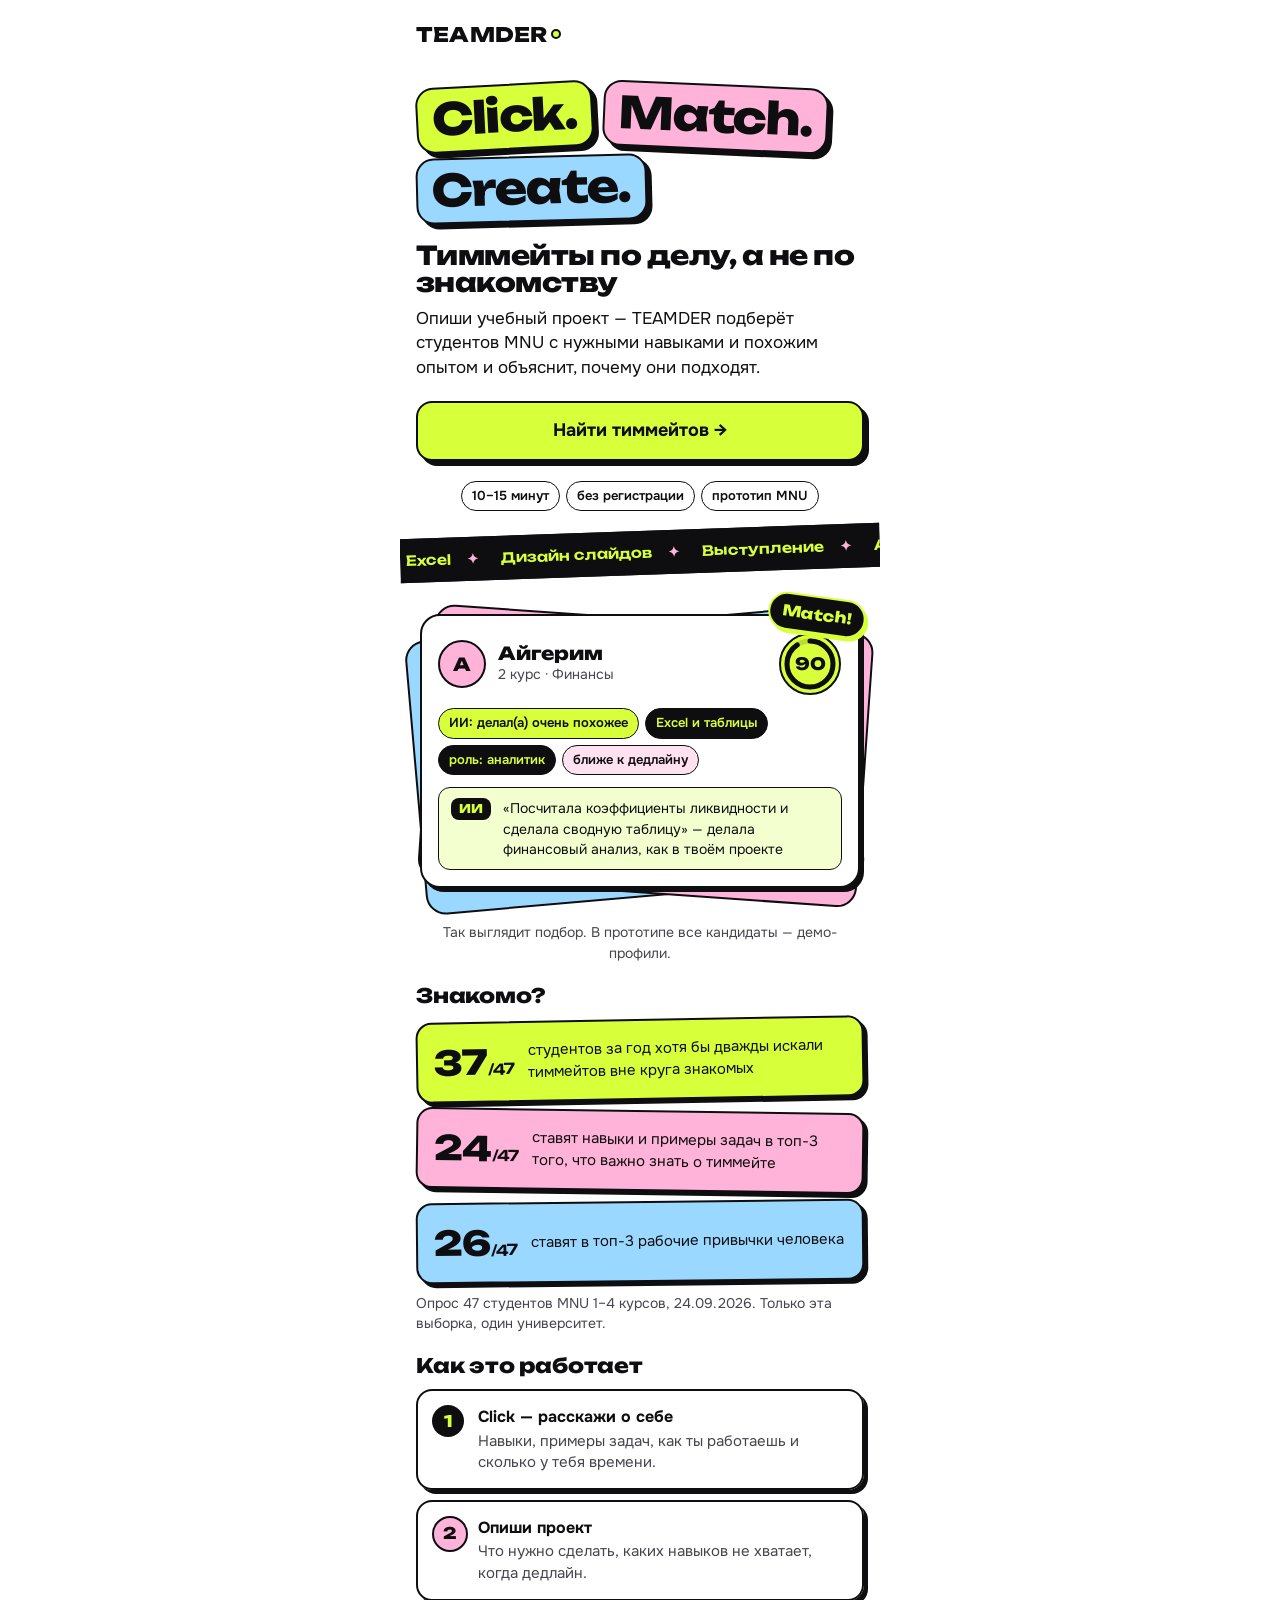
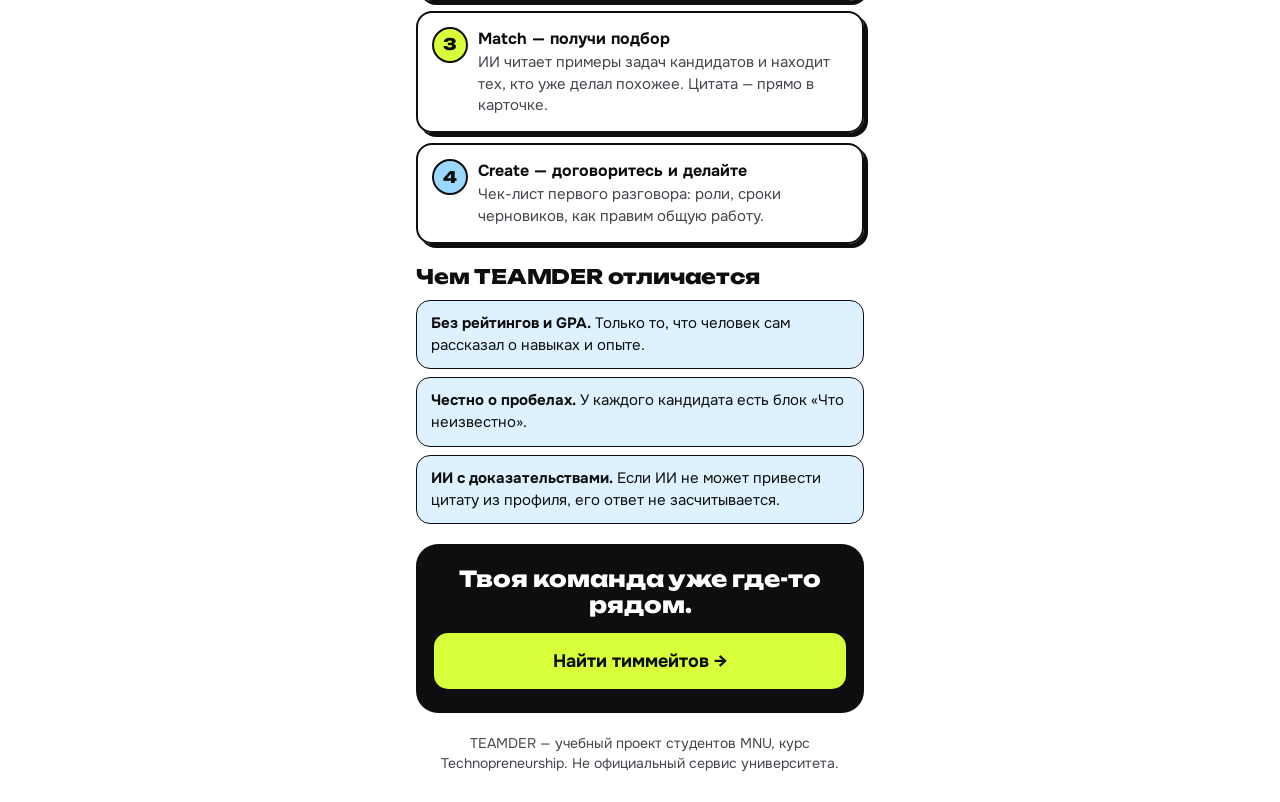
==== commit 2fa0a5d6: "Add files via upload" ====
--- a/index.html
+++ b/index.html
@@ -3,7 +3,7 @@
 <head>
   <meta charset="UTF-8">
   <meta name="viewport" content="width=device-width, initial-scale=1">
-  <title>Поиск тиммейтов — прототип</title>
+  <title>TEAMDER — Click. Match. Create.</title>
   <!-- Шрифты: Unbounded для заголовков, Onest для текста (оба с кириллицей) -->
   <link rel="preconnect" href="https://fonts.googleapis.com">
   <link rel="preconnect" href="https://fonts.gstatic.com" crossorigin>
@@ -16,50 +16,69 @@
   <!-- ============ Главная ============ -->
   <section class="screen home" id="home" hidden>
     <div class="topbar spread">
-      <a class="logo" href="#home">[название]</a>
+      <a class="logo" href="#home">TEAMDER<i class="logo-dot" aria-hidden="true"></i></a>
       <a class="link" href="#data" id="home-data" hidden>Мои данные</a>
     </div>
 
+    <!-- Слоган «стикерами» -->
+    <p class="slogan" aria-label="Click. Match. Create.">
+      <span class="sticker s-lime">Click.</span>
+      <span class="sticker s-pink">Match.</span>
+      <span class="sticker s-sky">Create.</span>
+    </p>
+
     <div class="stack-10">
-      <h1 class="hero">Найди тиммейтов по делу, а не по знакомству</h1>
-      <p class="lead">Опиши учебный проект — подберём студентов MNU с нужными навыками и похожим опытом и объясним, почему они подходят.</p>
-      <div class="tags">
-        <span class="tag tag-lime">10–15 минут</span>
-        <span class="tag">без регистрации</span>
-        <span class="tag">прототип студентов MNU</span>
-      </div>
-    </div>
-    <a class="btn" id="home-start" href="#consent">Найти тиммейтов</a>
-
-    <!-- Пример карточки из подбора, чтобы сразу было видно, что получишь -->
+      <h1 class="hero">Тиммейты по делу, а не по знакомству</h1>
+      <p class="lead">Опиши учебный проект — TEAMDER подберёт студентов MNU с нужными навыками и похожим опытом и объяснит, почему они подходят.</p>
+    </div>
+    <a class="btn btn-fun" id="home-start" href="#consent">Найти тиммейтов →</a>
+    <div class="tags center-row">
+      <span class="tag">10–15 минут</span>
+      <span class="tag">без регистрации</span>
+      <span class="tag">прототип MNU</span>
+    </div>
+
+    <!-- Бегущая лента навыков (декоративная) -->
+    <div class="marquee" aria-hidden="true">
+      <div class="marquee-track">
+        <span>Excel</span><span>Дизайн слайдов</span><span>Выступление</span><span>Анализ данных</span><span>Canva / Figma</span><span>Опросы и интервью</span><span>Академическое письмо</span><span>Программирование</span>
+        <span>Excel</span><span>Дизайн слайдов</span><span>Выступление</span><span>Анализ данных</span><span>Canva / Figma</span><span>Опросы и интервью</span><span>Академическое письмо</span><span>Программирование</span>
+      </div>
+    </div>
+
+    <!-- Пример карточки: стопка, как при свайпе -->
     <figure class="example">
-      <article class="card rec" aria-label="Пример карточки кандидата">
-        <div class="rec-head">
-          <div class="ava" style="background:#FFB3D9" aria-hidden="true">А</div>
-          <div class="grow">
-            <h2 class="rec-name">Айгерим</h2>
-            <div class="hint">2 курс · Финансы</div>
+      <div class="deck">
+        <div class="deck-back back-1" aria-hidden="true"></div>
+        <div class="deck-back back-2" aria-hidden="true"></div>
+        <span class="match-sticker" aria-hidden="true">Match!</span>
+        <article class="card rec deck-front" aria-label="Пример карточки кандидата">
+          <div class="rec-head">
+            <div class="ava" style="background:#FFB3D9" aria-hidden="true">А</div>
+            <div class="grow">
+              <h2 class="rec-name">Айгерим</h2>
+              <div class="hint">2 курс · Финансы</div>
+            </div>
+            <div id="home-ring"></div>
           </div>
-          <div id="home-ring"></div>
-        </div>
-        <div class="tags">
-          <span class="tag ai">ИИ: делал(а) очень похожее</span>
-          <span class="tag hit">Excel и таблицы</span>
-          <span class="tag hit">роль: аналитик</span>
-          <span class="tag miss">ближе к дедлайну</span>
-        </div>
-        <div class="ai-note"><span class="ai-badge">ИИ</span><span>«Посчитала коэффициенты ликвидности и сделала сводную таблицу» — делала финансовый анализ, как в твоём проекте</span></div>
-        <div class="unk">Неизвестно: как принимает замечания — обсудите в первом разговоре</div>
-      </article>
-      <figcaption class="hint center">Пример карточки. Все кандидаты в прототипе — демо-профили.</figcaption>
+          <div class="tags">
+            <span class="tag ai">ИИ: делал(а) очень похожее</span>
+            <span class="tag hit">Excel и таблицы</span>
+            <span class="tag hit">роль: аналитик</span>
+            <span class="tag miss">ближе к дедлайну</span>
+          </div>
+          <div class="ai-note"><span class="ai-badge">ИИ</span><span>«Посчитала коэффициенты ликвидности и сделала сводную таблицу» — делала финансовый анализ, как в твоём проекте</span></div>
+        </article>
+      </div>
+      <figcaption class="hint center">Так выглядит подбор. В прототипе все кандидаты — демо-профили.</figcaption>
     </figure>
 
     <div class="stack-10">
       <h2 class="section-title">Знакомо?</h2>
       <div class="stats">
-        <div class="stat"><b>37 из 47</b><span>студентов за год хотя бы дважды искали тиммейтов вне круга знакомых</span></div>
-        <div class="stat"><b>24 из 47</b><span>ставят навыки и примеры задач в топ-3 того, что важно знать о тиммейте</span></div>
-        <div class="stat"><b>26 из 47</b><span>ставят в топ-3 рабочие привычки человека</span></div>
+        <div class="stat st-lime"><b>37<small>/47</small></b><span>студентов за год хотя бы дважды искали тиммейтов вне круга знакомых</span></div>
+        <div class="stat st-pink"><b>24<small>/47</small></b><span>ставят навыки и примеры задач в топ-3 того, что важно знать о тиммейте</span></div>
+        <div class="stat st-sky"><b>26<small>/47</small></b><span>ставят в топ-3 рабочие привычки человека</span></div>
       </div>
       <p class="hint">Опрос 47 студентов MNU 1–4 курсов, 24.09.2026. Только эта выборка, один университет.</p>
     </div>
@@ -67,15 +86,15 @@
     <div class="stack-10">
       <h2 class="section-title">Как это работает</h2>
       <ol class="steps">
-        <li><b>Расскажи о себе</b><span>Навыки, примеры задач, как ты работаешь и сколько у тебя времени.</span></li>
+        <li><b>Click — расскажи о себе</b><span>Навыки, примеры задач, как ты работаешь и сколько у тебя времени.</span></li>
         <li><b>Опиши проект</b><span>Что нужно сделать, каких навыков не хватает, когда дедлайн.</span></li>
-        <li><b>Получи подбор с объяснением</b><span>ИИ читает примеры задач кандидатов и находит тех, кто уже делал похожее. Цитата — прямо в карточке.</span></li>
-        <li><b>Договоритесь до старта</b><span>Чек-лист первого разговора: роли, сроки черновиков, как правим общую работу.</span></li>
+        <li><b>Match — получи подбор</b><span>ИИ читает примеры задач кандидатов и находит тех, кто уже делал похожее. Цитата — прямо в карточке.</span></li>
+        <li><b>Create — договоритесь и делайте</b><span>Чек-лист первого разговора: роли, сроки черновиков, как правим общую работу.</span></li>
       </ol>
     </div>
 
     <div class="stack-10">
-      <h2 class="section-title">Чем мы отличаемся</h2>
+      <h2 class="section-title">Чем TEAMDER отличается</h2>
       <ul class="pluses">
         <li><b>Без рейтингов и GPA.</b> Только то, что человек сам рассказал о навыках и опыте.</li>
         <li><b>Честно о пробелах.</b> У каждого кандидата есть блок «Что неизвестно».</li>
@@ -83,15 +102,18 @@
       </ul>
     </div>
 
-    <a class="btn" id="home-start-2" href="#consent">Найти тиммейтов</a>
-    <p class="hint center">Учебный проект студентов MNU, курс Technopreneurship. Не официальный сервис университета.</p>
+    <div class="final-cta">
+      <p class="final-title">Твоя команда уже где-то рядом.</p>
+      <a class="btn btn-fun" id="home-start-2" href="#consent">Найти тиммейтов →</a>
+    </div>
+    <p class="hint center">TEAMDER — учебный проект студентов MNU, курс Technopreneurship. Не официальный сервис университета.</p>
   </section>
 
   <!-- ============ Экран 1. Согласие ============ -->
   <section class="screen" id="consent" hidden>
     <div class="topbar">
       <a class="back" href="#home" aria-label="На главную"><svg viewBox="0 0 24 24" aria-hidden="true"><path d="M15 18l-6-6 6-6"/></svg></a>
-      <a class="logo" href="#home">[название]</a>
+      <a class="logo" href="#home">TEAMDER<i class="logo-dot" aria-hidden="true"></i></a>
     </div>
     <h1>Перед началом</h1>
     <div class="tags">
@@ -327,7 +349,7 @@
   <!-- ============ Экран 6. Рекомендации ============ -->
   <section class="screen" id="recs" hidden>
     <div class="topbar spread">
-      <a class="logo" href="#home">[название]</a>
+      <a class="logo" href="#home">TEAMDER<i class="logo-dot" aria-hidden="true"></i></a>
       <a class="link" href="#data">Мои данные</a>
     </div>
 
--- a/styles.css
+++ b/styles.css
@@ -391,3 +391,58 @@
 .steps span { font-size: 15px; color: var(--muted); }
 .pluses { list-style: none; margin: 0; padding: 0; display: flex; flex-direction: column; gap: 8px; }
 .pluses li { margin: 0; padding: 12px 14px; border-radius: 14px; background: var(--sky); border: 1.5px solid var(--ink); font-size: 15px; }
+
+/* =====================================================================
+   TEAMDER: логотип и весёлая главная
+   ===================================================================== */
+a.logo { font-size: 20px; letter-spacing: 0.01em; }
+.logo-dot { display: inline-block; width: 10px; height: 10px; margin-left: 4px; border-radius: 50%; background: var(--lime); border: 2px solid var(--ink); }
+
+.slogan { margin: 8px 0 0; display: flex; flex-wrap: wrap; gap: 6px 10px; font-family: 'Unbounded', sans-serif; font-weight: 800; font-size: 40px; line-height: 1; letter-spacing: -0.03em; }
+.sticker { display: inline-block; padding: 8px 14px 10px; border: 2.5px solid var(--ink); border-radius: 18px; box-shadow: 5px 5px 0 var(--ink); }
+.s-lime { background: var(--lime); transform: rotate(-3deg); }
+.s-pink { background: #FFB3D9; transform: rotate(2.5deg); }
+.s-sky  { background: #9BD8FF; transform: rotate(-1.5deg); }
+@media (min-width: 400px) { .slogan { font-size: 44px; } }
+
+h1.hero { font-size: 26px; }
+.center-row { justify-content: center; }
+.btn-fun { background: var(--lime); color: var(--ink); border: 2.5px solid var(--ink); box-shadow: 5px 5px 0 var(--ink); font-size: 18px; min-height: 60px; transition: transform 0.08s, box-shadow 0.08s; }
+a.btn.btn-fun, a.btn.btn-fun:hover { color: var(--ink); }
+.btn-fun:active { transform: translate(4px, 4px); box-shadow: 1px 1px 0 var(--ink); }
+
+/* Бегущая лента навыков */
+.marquee { overflow: hidden; margin: 0 -16px; background: var(--ink); border-top: 2px solid var(--ink); border-bottom: 2px solid var(--ink); transform: rotate(-2deg); }
+.marquee-track { display: flex; gap: 10px; width: max-content; padding: 10px 0; animation: marquee 28s linear infinite; }
+.marquee-track span { color: var(--lime); font-family: 'Unbounded', sans-serif; font-weight: 600; font-size: 14px; white-space: nowrap; padding: 0 6px; }
+.marquee-track span::after { content: "✦"; margin-left: 16px; color: #FFB3D9; }
+@keyframes marquee { from { transform: translateX(0); } to { transform: translateX(-50%); } }
+
+/* Стопка карточек */
+.deck { position: relative; margin: 18px 4px 24px; }
+.deck-back { position: absolute; inset: 0; border: 2px solid var(--ink); border-radius: 20px; }
+.back-1 { background: #9BD8FF; transform: rotate(-5deg) translate(-6px, 8px); }
+.back-2 { background: #FFB3D9; transform: rotate(4deg) translate(6px, 4px); }
+.deck-front { position: relative; }
+.match-sticker { position: absolute; z-index: 2; top: -18px; right: -6px; padding: 6px 12px; border-radius: 999px; background: var(--ink); color: var(--lime); border: 2px solid var(--lime); font-family: 'Unbounded', sans-serif; font-weight: 800; font-size: 15px; transform: rotate(8deg); box-shadow: 3px 3px 0 var(--lime); }
+
+/* Цифры */
+.stat { box-shadow: 4px 4px 0 var(--ink); }
+.stat b { background: none; border: 0; padding: 0; font-size: 34px; letter-spacing: -0.03em; }
+.stat b small { font-size: 15px; font-weight: 600; margin-left: 1px; }
+.st-lime { background: var(--lime); transform: rotate(-1deg); }
+.st-pink { background: #FFB3D9; transform: rotate(0.8deg); }
+.st-sky  { background: #9BD8FF; transform: rotate(-0.6deg); }
+
+.steps li:nth-child(2)::before { background: #FFB3D9; color: var(--ink); border: 2px solid var(--ink); }
+.steps li:nth-child(3)::before { background: var(--lime); color: var(--ink); border: 2px solid var(--ink); }
+.steps li:nth-child(4)::before { background: #9BD8FF; color: var(--ink); border: 2px solid var(--ink); }
+
+.final-cta { display: flex; flex-direction: column; gap: 14px; padding: 22px 16px; border-radius: 22px; background: var(--ink); text-align: center; }
+.final-title { color: #fff; font-family: 'Unbounded', sans-serif; font-weight: 800; font-size: 22px; line-height: 1.15; margin: 0; }
+
+@media (prefers-reduced-motion: reduce) {
+  .marquee-track { animation: none; }
+  .btn-fun { transition: none; }
+}
+.home { overflow-x: hidden; overflow-x: clip; }
